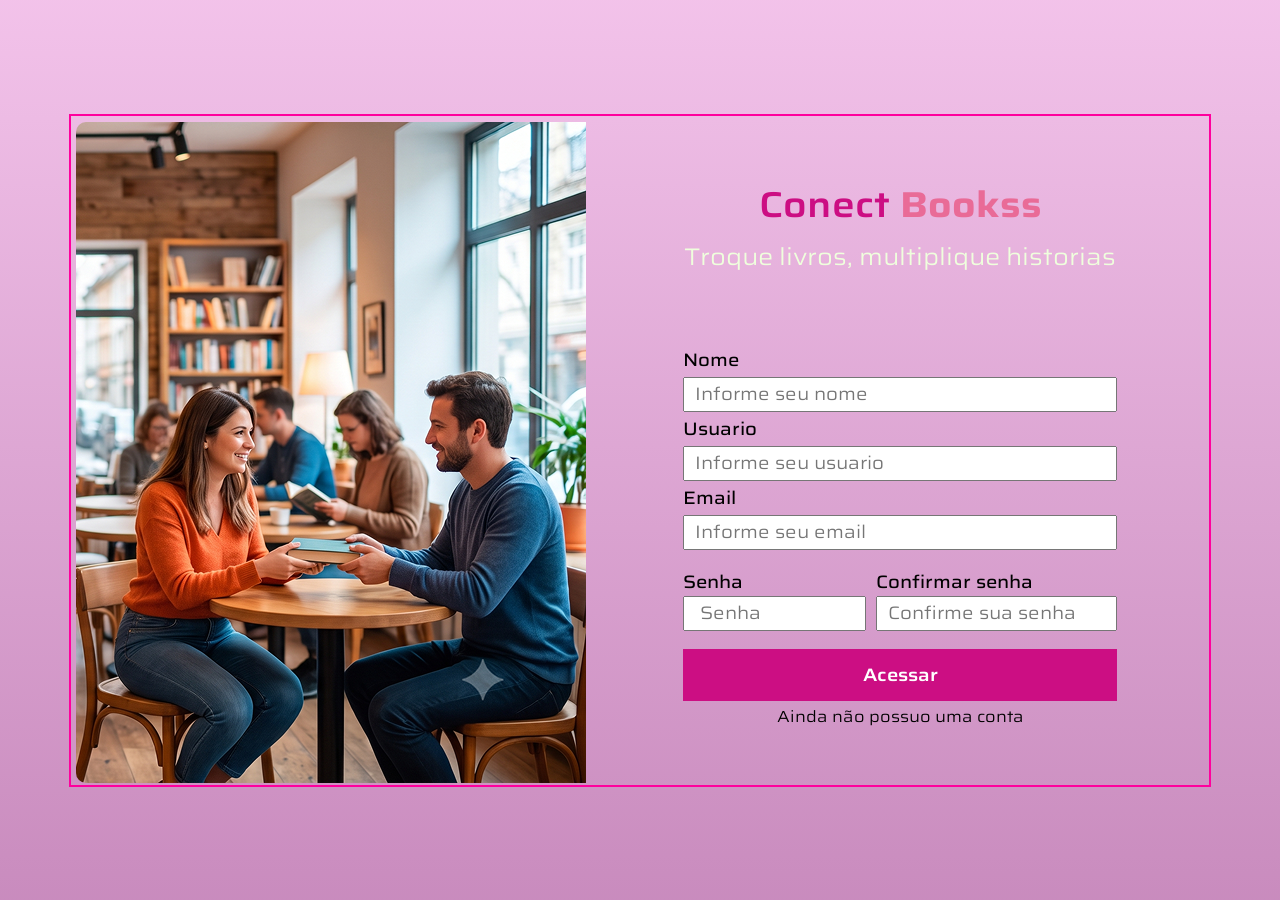
==== cadastro.html @ 32bf0d75 "add-coisas-necessarias" ====
<!DOCTYPE html>
<html lang="pt-br">

<head>
    <meta charset="UTF-8">
    <meta name="viewport" content="width=device-width, initial-scale=1.0">
    <title>Area de login</title>
    <link rel="stylesheet" href="cadastro.css">
    <title>Area de Login</title>

</head>

<body>

    <main>
        <section class="sessao-imagem">
            <img src="img/tela-login.png" alt="">
        </section>
        <section class="sessao-login">
            <div class="area-titulo">
                <h1>Conect <span>Bookss</span></h1>
                <h2>Troque livros, multiplique historias</h2>
            </div>
            <form action="#" method="post">
                <label for="email"> Nome </label>
                <input type="text" id="nome" placeholder="Informe seu nome">

                <label for="email"> Usuario </label>
                <input type="text" id="usuario" placeholder="Informe seu usuario">

                <label for="email"> Email </label>
                <input type="text" id="email" placeholder="Informe seu email">

                <div class="area-senha" >
                    <div>
                        <label for="senha"> Senha </label>
                        <input type="password" id="senha" placeholder=" Senha">
                    </div>

                    <div>
                        <label for="senha"> Confirmar senha </label>
                        <input type="password" id="confirmar-senha" placeholder="Confirme sua senha">
                    </div>

                </div>

                <button id="btn-acessar">Acessar</button>
                <a href="#" id="link-nao-conta"> Ainda não possuo uma conta </a>
            </form>
        </section>

    </main>

</body>

</html>
---- cadastro.css ----
@import url(login.css);
.area-senha{
    display: flex;
    width: 434px;
    gap: 10px;
}
.area-senha input{
    width: 100%;
}
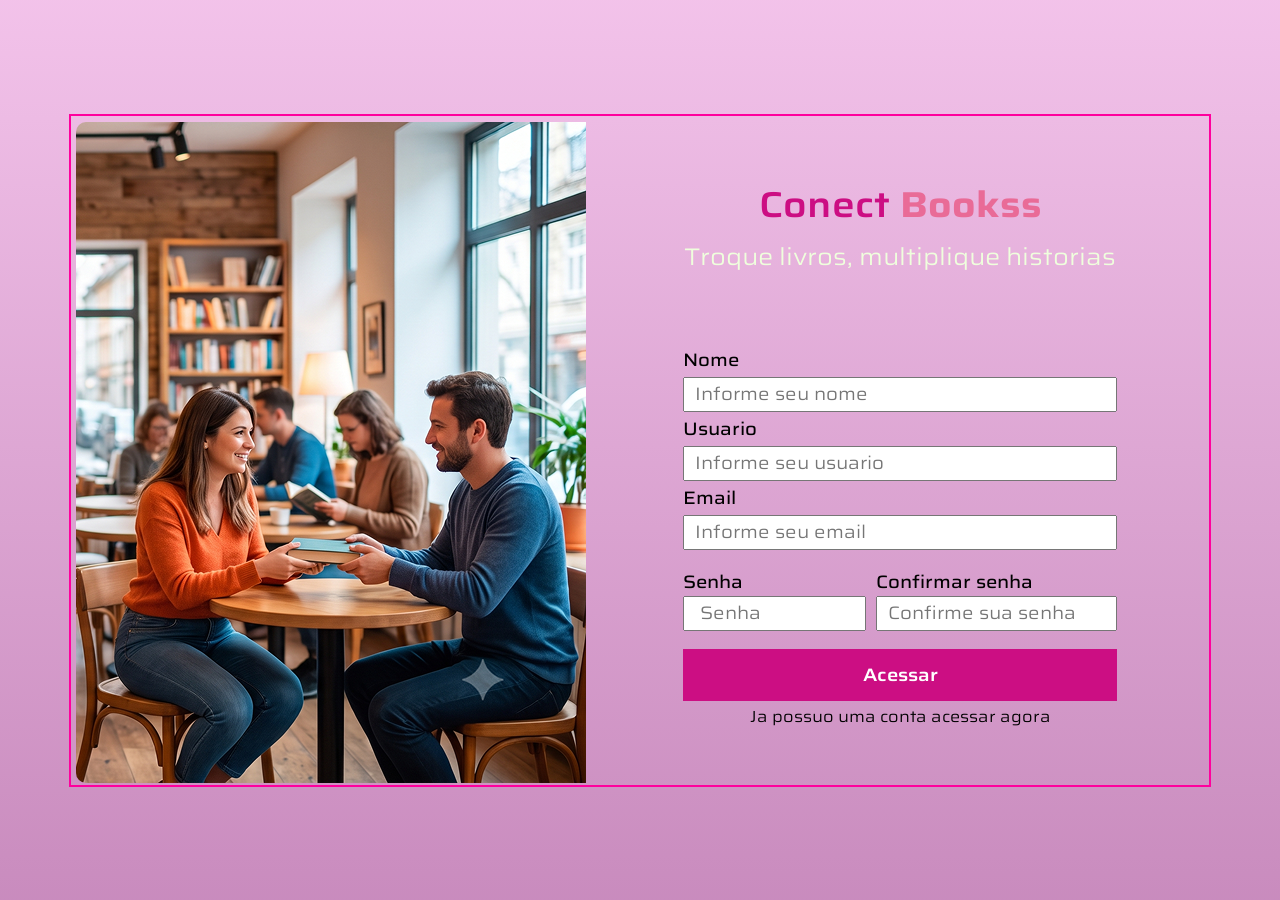
==== commit cc6c180a: "add" ====
--- a/cadastro.html
+++ b/cadastro.html
@@ -45,7 +45,7 @@
                 </div>
 
                 <button id="btn-acessar">Acessar</button>
-                <a href="#" id="link-nao-conta"> Ainda não possuo uma conta </a>
+                <a href="#" id="link-nao-conta"> Ja possuo uma conta acessar agora </a>
             </form>
         </section>
 
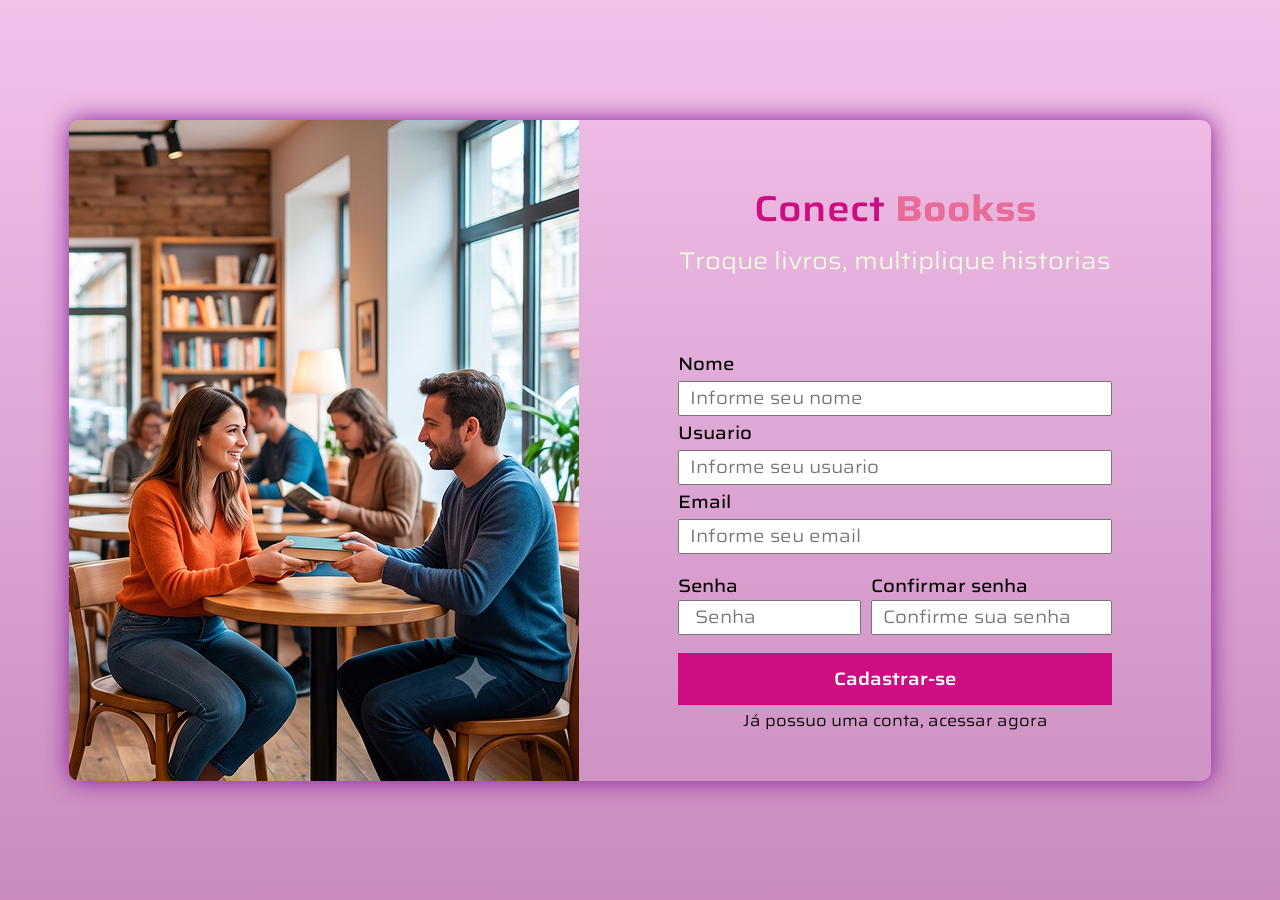
==== commit ab8d4cbe: "add coisas" ====
--- a/cadastro.html
+++ b/cadastro.html
@@ -31,7 +31,7 @@
                 <label for="email"> Email </label>
                 <input type="text" id="email" placeholder="Informe seu email">
 
-                <div class="area-senha" >
+                <div class="area-senha">
                     <div>
                         <label for="senha"> Senha </label>
                         <input type="password" id="senha" placeholder=" Senha">
@@ -44,8 +44,8 @@
 
                 </div>
 
-                <button id="btn-acessar">Acessar</button>
-                <a href="#" id="link-nao-conta"> Ja possuo uma conta acessar agora </a>
+                <button id="btn-acessar">Cadastrar-se</button>
+                <a href="login.html" id="link-nao-conta"> Já possuo uma conta, acessar agora </a>
             </form>
         </section>
 
